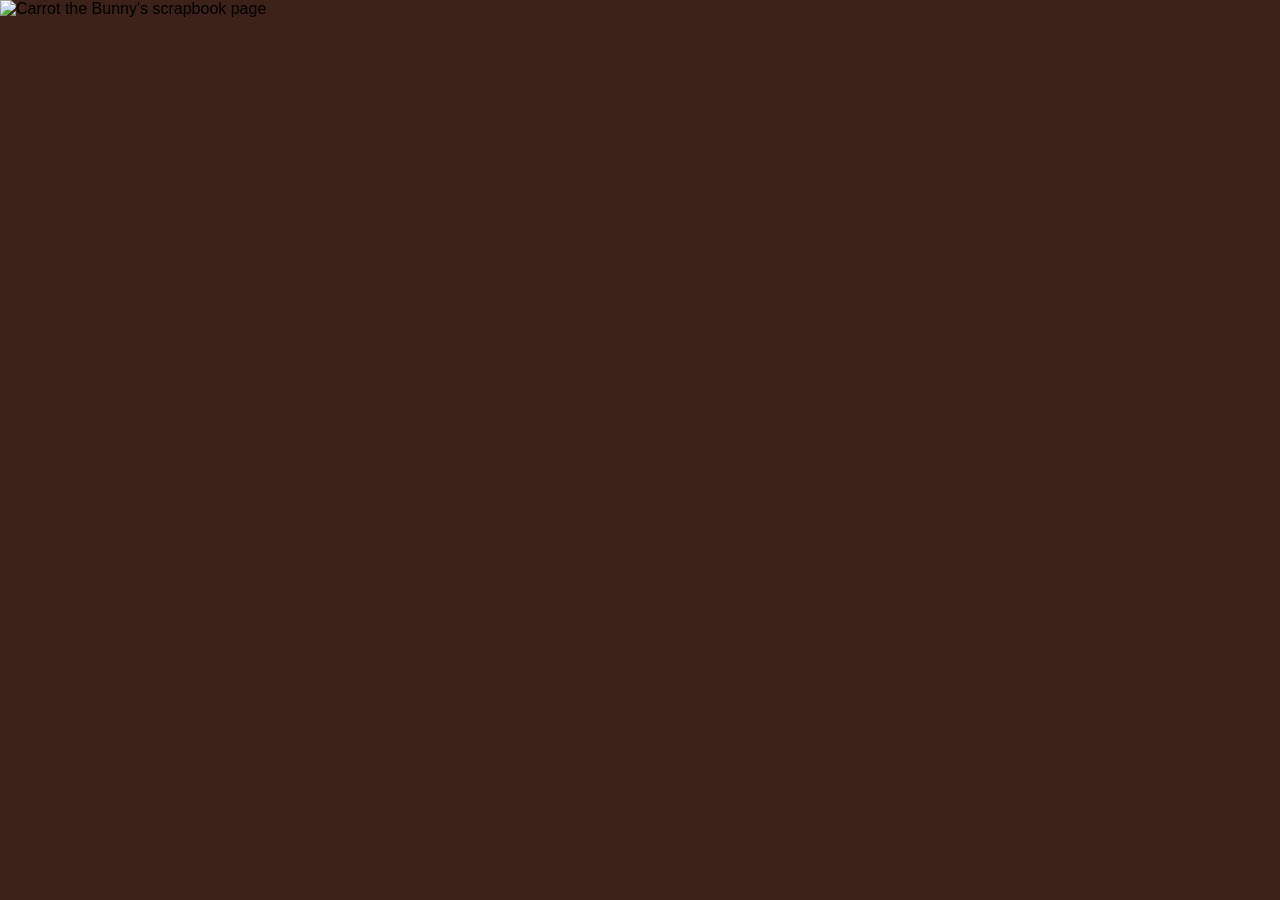
==== carrot.html @ 3b4ffb45 "Add initial HTML structure for Carrot the Bunny" ====
<!DOCTYPE html>
<html lang="en">
<head>
<meta charset="UTF-8">
<meta name="viewport" content="width=device-width, initial-scale=1">
<title>Carrot the Bunny | The Frankies</title>
<style>
* { box-sizing: border-box; }
body {
  margin: 0;
  background: #3c2218;
  font-family: Arial, sans-serif;
}
.scrapbook {
  width: 100%;
  max-width: 1800px;
  margin: auto;
  position: relative;
}
.art {
  display: block;
  width: 100%;
  height: auto;
}
.link {
  position: absolute;
  display: block;
  border-radius: 10px;
}
.link:hover {
  background: #ffffff25;
}
.link:focus-visible {
  outline: 4px solid turquoise;
}
.home {
  left: 1%;
  top: 21%;
  width: 15%;
  height: 8%;
}
.about {
  left: 1%;
  top: 31%;
  width: 15%;
  height: 8%;
}
.meet {
  left: 1%;
  top: 41%;
  width: 15%;
  height: 8%;
}
.bottom-home {
  left: 24%;
  top: 90%;
  width: 11%;
  height: 8%;
}
.previous {
  left: 40%;
  top: 90%;
  width: 11%;
  height: 8%;
}
@media (max-width: 700px) {
  body { overflow-x: auto; }
  .scrapbook { width: 1000px; }
}
</style>
</head>
<body>
<main class="scrapbook">
  <img
    class="art"
    src="carrot-design.png"
    alt="Carrot the Bunny's scrapbook page"
  >

  <a class="link home" href="index.html"
     aria-label="Home"></a>

  <a class="link about" href="index.html#about"
     aria-label="About"></a>

  <a class="link meet" href="frankies.html"
     aria-label="Meet the Frankies"></a>

  <a class="link bottom-home" href="index.html"
     aria-label="Home"></a>

  <a class="link previous" href="mumad.html"
     aria-label="Previous: Mumad"></a>
</main>
</body>
</html>
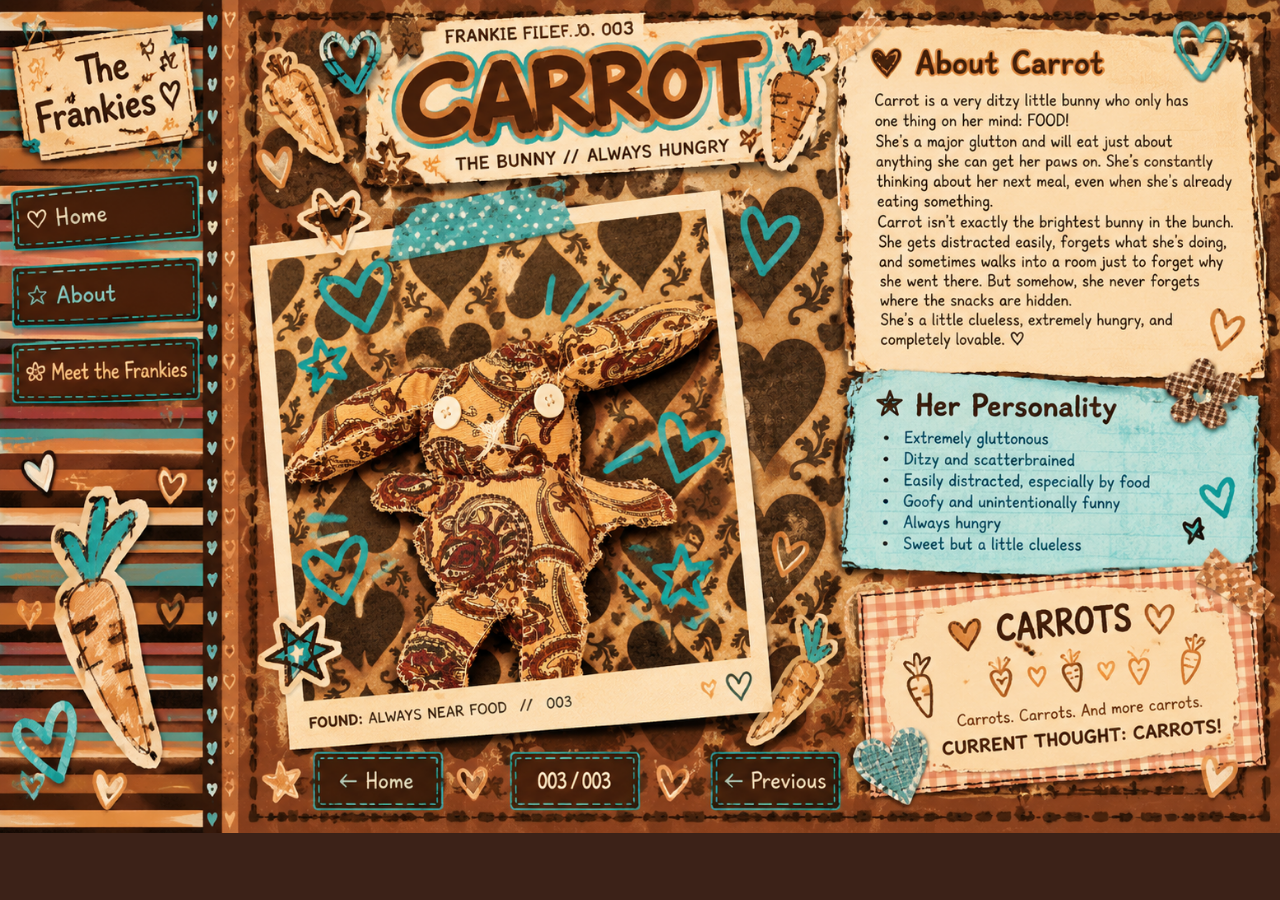
==== commit bbfa1c5d: "Update image source with versioning query parameter" ====
--- a/carrot.html
+++ b/carrot.html
@@ -73,7 +73,7 @@
 <main class="scrapbook">
   <img
     class="art"
-    src="carrot-design.png"
+src="./carrot-design.png?v=2"
     alt="Carrot the Bunny's scrapbook page"
   >
 
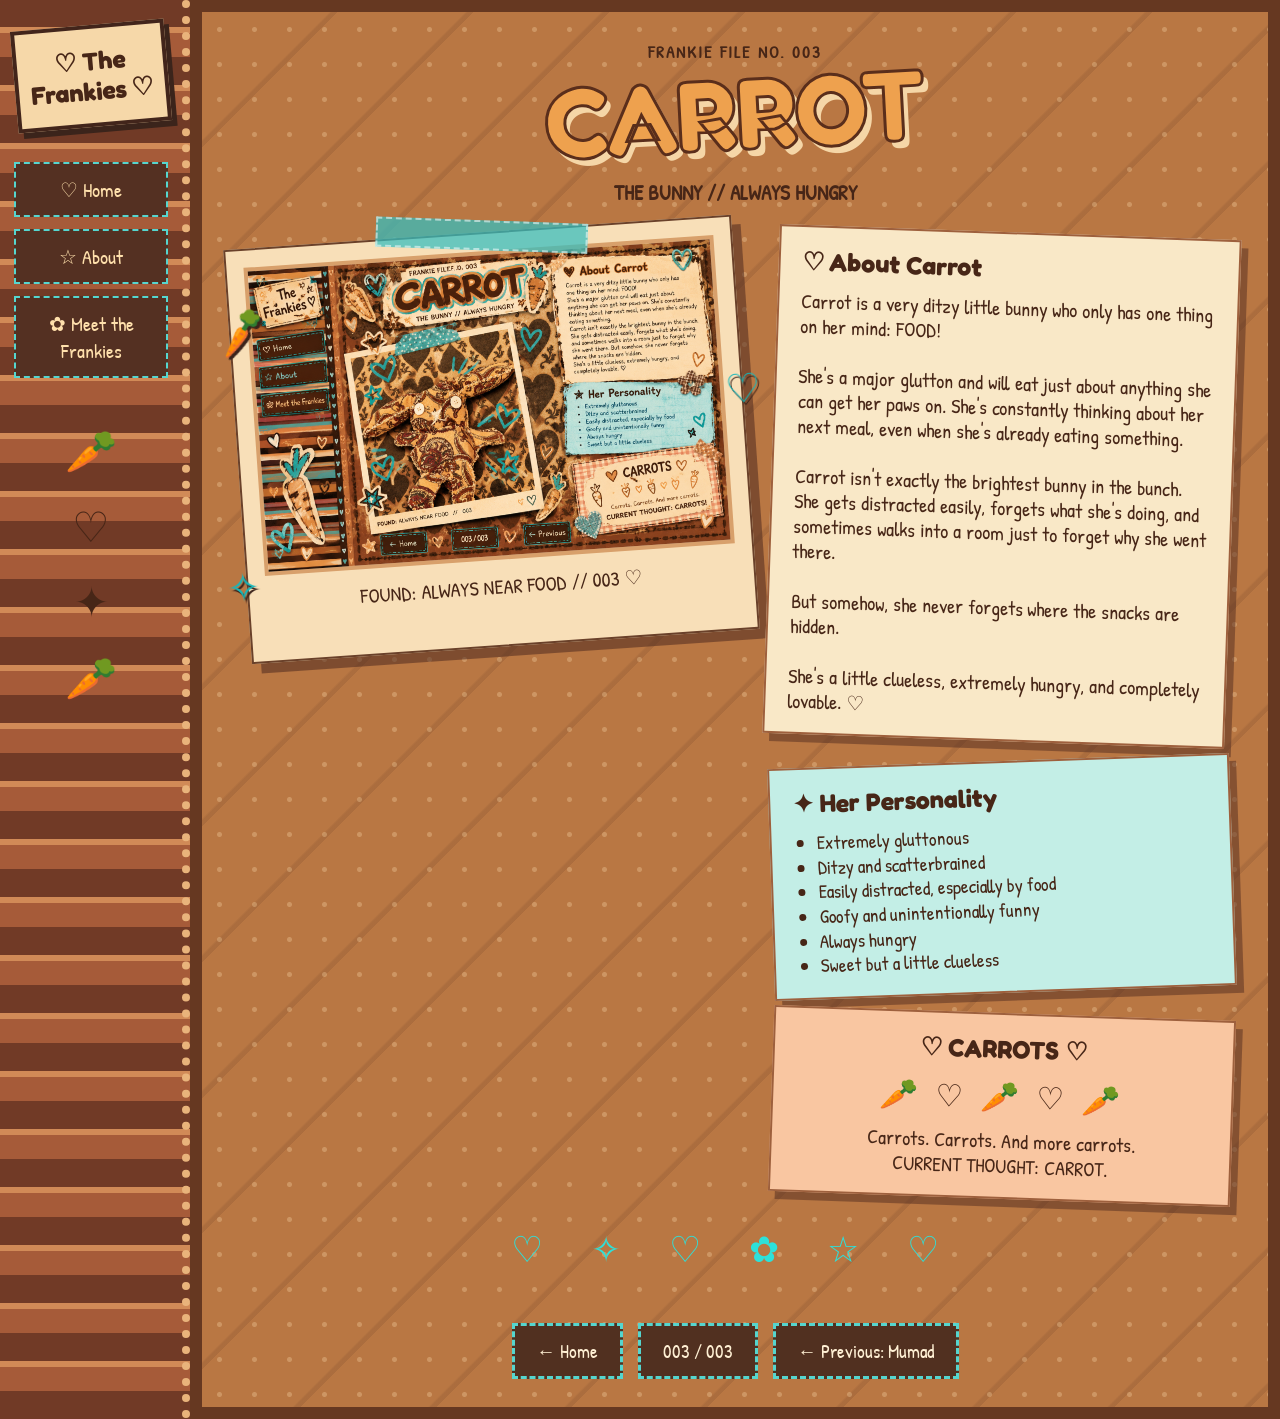
==== commit 6eeb40e0: "Refactor carrot.html layout and styles" ====
--- a/carrot.html
+++ b/carrot.html
@@ -5,92 +5,331 @@
 <meta name="viewport" content="width=device-width, initial-scale=1">
 <title>Carrot the Bunny | The Frankies</title>
 <style>
+@import url('https://fonts.googleapis.com/css2?family=Fredoka:wght@400;500;600;700&family=Patrick+Hand&display=swap');
+
 * { box-sizing: border-box; }
+
 body {
   margin: 0;
-  background: #3c2218;
-  font-family: Arial, sans-serif;
-}
-.scrapbook {
-  width: 100%;
-  max-width: 1800px;
+  color: #472617;
+  font-family: 'Patrick Hand', cursive;
+  background: #42251b;
+  background-image: repeating-linear-gradient(35deg, transparent 0 65px, #ffffff08 66px 69px);
+}
+
+.layout {
+  display: grid;
+  grid-template-columns: 190px 1fr;
+  max-width: 1450px;
   margin: auto;
+  min-height: 100vh;
+}
+
+.sidebar {
+  padding: 25px 14px;
+  background: repeating-linear-gradient(0deg, #713a26 0 28px, #a65b39 28px 52px, #d18a57 52px 58px);
+  border-right: 8px dotted #e9b37b;
+  text-align: center;
+}
+
+.logo {
+  background: #f6d8a9;
+  border: 4px solid #42251b;
+  padding: 17px 7px;
+  transform: rotate(-5deg);
+  font: 700 25px Fredoka, sans-serif;
+  margin-bottom: 35px;
+  box-shadow: 5px 6px #3b241b;
+}
+
+.sidebar a {
+  display: block;
+  background: #543022;
+  color: #ffe0ac;
+  border: 2px dashed #55d6cf;
+  padding: 12px 5px;
+  margin: 12px 0;
+  font-size: 20px;
+  text-decoration: none;
+}
+
+.sidebar a:hover, .nav a:hover {
+  background: #117e82;
+  color: white;
+}
+
+.side-doodle {
+  font-size: 42px;
+  margin-top: 35px;
+  line-height: 1.8;
+}
+
+main {
   position: relative;
-}
-.art {
+  padding: 28px 35px;
+  overflow: hidden;
+  background-color: #b97743;
+  background-image:
+    radial-gradient(#f6d4a455 2px, transparent 3px),
+    repeating-linear-gradient(135deg, transparent 0 90px, #512b1c22 92px 96px);
+  background-size: 35px 35px, auto;
+  border: 12px solid #663821;
+}
+
+.header {
+  text-align: center;
+  position: relative;
+  z-index: 1;
+}
+
+.file {
+  font-size: 17px;
+  letter-spacing: 2px;
+  font-weight: bold;
+}
+
+h1 {
+  font: 700 clamp(48px, 8vw, 100px) Fredoka, sans-serif;
+  color: #eea14e;
+  margin: 0;
+  line-height: 1;
+  transform: rotate(-3deg);
+  -webkit-text-stroke: 3px #5a2e1b;
+  text-shadow: 5px 7px #f5d6a7;
+}
+
+.subtitle {
+  font-size: 21px;
+  font-weight: bold;
+  margin: 15px 0 25px;
+}
+
+.content {
+  display: grid;
+  grid-template-columns: minmax(250px, 1.1fr) minmax(280px, 1fr);
+  gap: 25px;
+  align-items: start;
+}
+
+.photo-area {
+  position: relative;
+  padding: 17px 17px 45px;
+  background: #f8dfb8;
+  transform: rotate(-4deg);
+  border: 2px solid #6a412a;
+  box-shadow: 9px 10px #4c291e88;
+}
+
+.photo-area img {
   display: block;
   width: 100%;
-  height: auto;
-}
-.link {
+  border: 4px solid #d8a06b;
+}
+
+.photo-caption {
+  text-align: center;
+  margin-top: 13px;
+  font-size: 20px;
+}
+
+.tape {
   position: absolute;
-  display: block;
-  border-radius: 10px;
-}
-.link:hover {
-  background: #ffffff25;
-}
-.link:focus-visible {
-  outline: 4px solid turquoise;
-}
-.home {
-  left: 1%;
-  top: 21%;
-  width: 15%;
-  height: 8%;
-}
-.about {
-  left: 1%;
-  top: 31%;
-  width: 15%;
-  height: 8%;
-}
-.meet {
-  left: 1%;
-  top: 41%;
-  width: 15%;
-  height: 8%;
-}
-.bottom-home {
-  left: 24%;
-  top: 90%;
-  width: 11%;
-  height: 8%;
-}
-.previous {
-  left: 40%;
-  top: 90%;
-  width: 11%;
-  height: 8%;
-}
-@media (max-width: 700px) {
-  body { overflow-x: auto; }
-  .scrapbook { width: 1000px; }
+  top: -14px;
+  left: 30%;
+  width: 42%;
+  height: 30px;
+  background: #35bfc0b9;
+  transform: rotate(6deg);
+  z-index: 2;
+  border: 2px dashed #fff8;
+}
+
+.sticker {
+  position: absolute;
+  font-size: 40px;
+  filter: drop-shadow(2px 3px #3b231b);
+}
+
+.s1 { top: 13%; left: -15px; transform: rotate(-15deg); }
+.s2 { top: 35%; right: -20px; color: #12b8bd; }
+.s3 { bottom: 12%; left: -22px; color: #12b8bd; }
+
+.notes {
+  display: flex;
+  flex-direction: column;
+  gap: 20px;
+}
+
+.paper {
+  background: #f9e8c7;
+  padding: 19px 22px;
+  border: 2px solid #9e603d;
+  box-shadow: 7px 8px #522d2180;
+  transform: rotate(2deg);
+}
+
+.paper:nth-child(2) {
+  background: #c3eee6;
+  transform: rotate(-2deg);
+}
+
+.paper:nth-child(3) {
+  background: #f9c6a1;
+  transform: rotate(2deg);
+  text-align: center;
+}
+
+h2 {
+  font: 700 25px Fredoka, sans-serif;
+  margin: 0 0 12px;
+}
+
+p {
+  font-size: 20px;
+  line-height: 1.25;
+  margin: 0;
+}
+
+ul {
+  margin: 0;
+  padding-left: 23px;
+  font-size: 19px;
+  line-height: 1.3;
+}
+
+.carrots {
+  font-size: 31px;
+  letter-spacing: 5px;
+  margin: 10px 0;
+}
+
+.nav {
+  display: flex;
+  justify-content: center;
+  align-items: center;
+  gap: 15px;
+  flex-wrap: wrap;
+  margin-top: 50px;
+}
+
+.nav a, .count {
+  display: inline-block;
+  padding: 12px 22px;
+  border: 3px dashed #55d5ce;
+  background: #513020;
+  color: #fff0d4;
+  text-decoration: none;
+  font-size: 19px;
+}
+
+.doodles {
+  text-align: center;
+  font-size: 36px;
+  color: #2de1da;
+  margin: 25px 0 0;
+  letter-spacing: 20px;
+}
+
+@media (max-width: 800px) {
+  .layout { grid-template-columns: 1fr; }
+  .sidebar { border-right: 0; border-bottom: 7px dotted #e9b37b; }
+  .sidebar a { display: inline-block; margin: 5px; padding: 8px 12px; }
+  .side-doodle { display: none; }
+  main { padding: 20px; }
+  .content { grid-template-columns: 1fr; }
+  .photo-area { max-width: 470px; margin: 10px auto 25px; }
 }
 </style>
 </head>
+
 <body>
-<main class="scrapbook">
-  <img
-    class="art"
-src="./carrot-design.png?v=2"
-    alt="Carrot the Bunny's scrapbook page"
-  >
-
-  <a class="link home" href="index.html"
-     aria-label="Home"></a>
-
-  <a class="link about" href="index.html#about"
-     aria-label="About"></a>
-
-  <a class="link meet" href="frankies.html"
-     aria-label="Meet the Frankies"></a>
-
-  <a class="link bottom-home" href="index.html"
-     aria-label="Home"></a>
-
-  <a class="link previous" href="mumad.html"
-     aria-label="Previous: Mumad"></a>
-</main>
+<div class="layout">
+
+  <aside class="sidebar">
+    <div class="logo">♡ The<br>Frankies ♡</div>
+    <a href="index.html">♡ Home</a>
+    <a href="index.html#about">☆ About</a>
+    <a href="frankies.html">✿ Meet the Frankies</a>
+    <div class="side-doodle">🥕<br>♡<br>✦<br>🥕</div>
+  </aside>
+
+  <main>
+    <header class="header">
+      <div class="file">FRANKIE FILE NO. 003</div>
+      <h1>CARROT</h1>
+      <div class="subtitle">THE BUNNY // ALWAYS HUNGRY</div>
+    </header>
+
+    <div class="content">
+
+      <div class="photo-area">
+        <div class="tape"></div>
+        <span class="sticker s1">🥕</span>
+        <span class="sticker s2">♡</span>
+        <span class="sticker s3">✧</span>
+
+        <img src="carrot-design.png" alt="Carrot the Bunny">
+
+        <div class="photo-caption">
+          FOUND: ALWAYS NEAR FOOD // 003 ♡
+        </div>
+      </div>
+
+      <div class="notes">
+        <section class="paper">
+          <h2>♡ About Carrot</h2>
+          <p>
+            Carrot is a very ditzy little bunny who only has
+            one thing on her mind: FOOD!
+            <br><br>
+            She's a major glutton and will eat just about
+            anything she can get her paws on. She's
+            constantly thinking about her next meal,
+            even when she's already eating something.
+            <br><br>
+            Carrot isn't exactly the brightest bunny in
+            the bunch. She gets distracted easily,
+            forgets what she's doing, and sometimes
+            walks into a room just to forget why she
+            went there.
+            <br><br>
+            But somehow, she never forgets where
+            the snacks are hidden.
+            <br><br>
+            She's a little clueless, extremely hungry,
+            and completely lovable. ♡
+          </p>
+        </section>
+
+        <section class="paper">
+          <h2>✦ Her Personality</h2>
+          <ul>
+            <li>Extremely gluttonous</li>
+            <li>Ditzy and scatterbrained</li>
+            <li>Easily distracted, especially by food</li>
+            <li>Goofy and unintentionally funny</li>
+            <li>Always hungry</li>
+            <li>Sweet but a little clueless</li>
+          </ul>
+        </section>
+
+        <section class="paper">
+          <h2>♡ CARROTS ♡</h2>
+          <div class="carrots">🥕 ♡ 🥕 ♡ 🥕</div>
+          <p>Carrots. Carrots. And more carrots.</p>
+          <p>CURRENT THOUGHT: CARROT.</p>
+        </section>
+      </div>
+    </div>
+
+    <div class="doodles">♡ ✧ ♡ ✿ ☆ ♡</div>
+
+    <footer class="nav">
+      <a href="index.html">← Home</a>
+      <span class="count">003 / 003</span>
+      <a href="mumad.html">← Previous: Mumad</a>
+    </footer>
+  </main>
+</div>
 </body>
 </html>
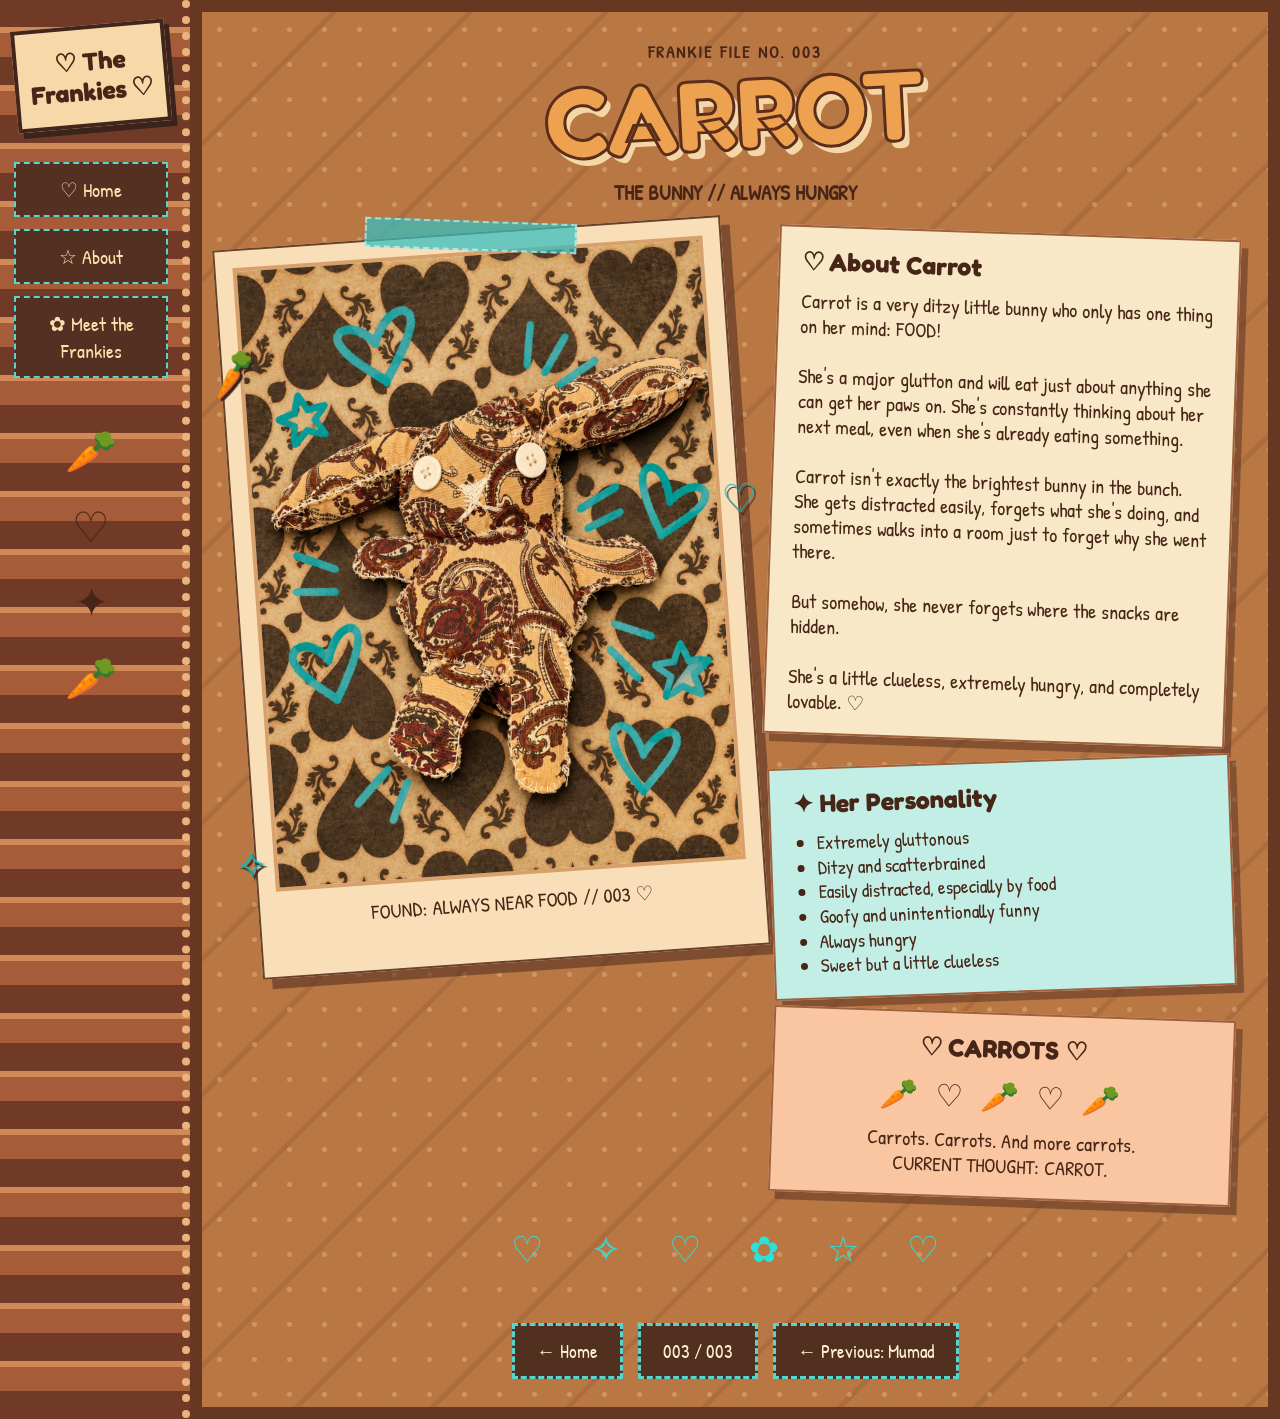
==== commit 1c2083fe: "Replace carrot image with updated version" ====
--- a/carrot.html
+++ b/carrot.html
@@ -268,7 +268,7 @@
         <span class="sticker s2">♡</span>
         <span class="sticker s3">✧</span>
 
-        <img src="carrot-design.png" alt="Carrot the Bunny">
+<img src="carrot.png" alt="Carrot the Bunny">
 
         <div class="photo-caption">
           FOUND: ALWAYS NEAR FOOD // 003 ♡
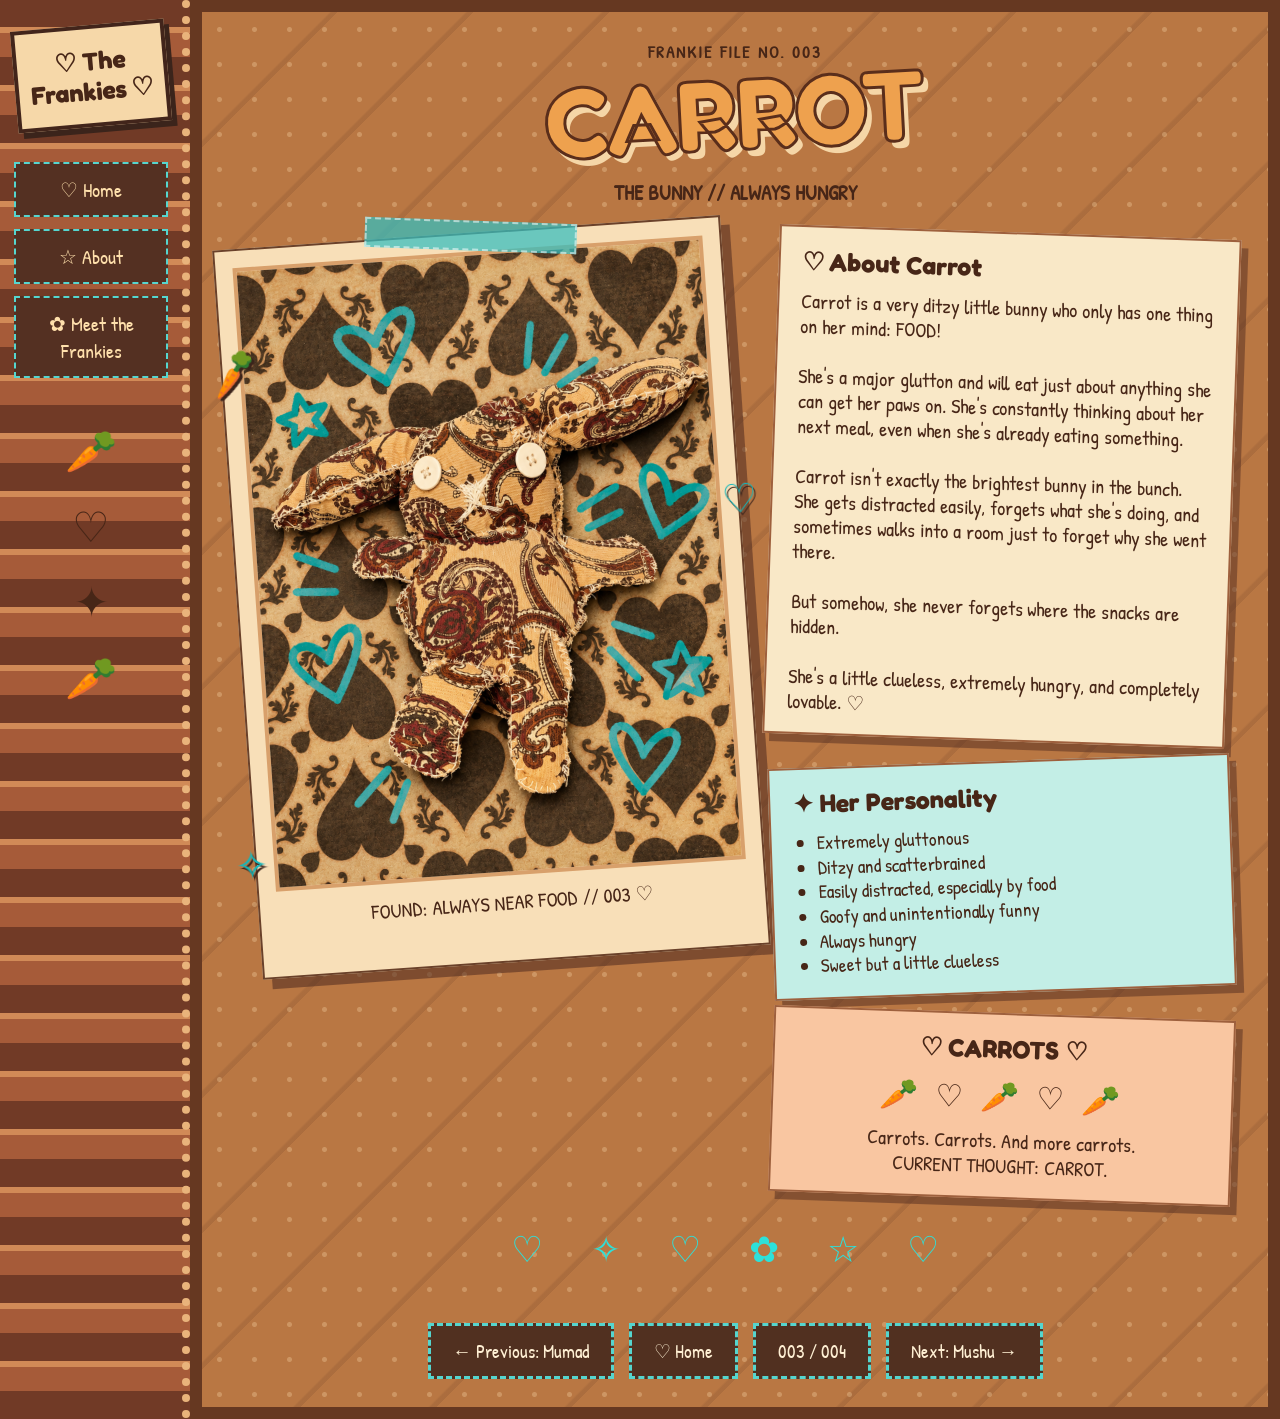
==== commit 20192f98: "Revise footer with new navigation and count Updated footer navigation links and count display." ====
--- a/carrot.html
+++ b/carrot.html
@@ -323,12 +323,13 @@
     </div>
 
     <div class="doodles">♡ ✧ ♡ ✿ ☆ ♡</div>
-
-    <footer class="nav">
-      <a href="index.html">← Home</a>
-      <span class="count">003 / 003</span>
-      <a href="mumad.html">← Previous: Mumad</a>
-    </footer>
+<footer class="nav">
+  <a href="mumad.html">← Previous: Mumad</a>
+  <a href="index.html">♡ Home</a>
+  <span class="count">003 / 004</span>
+  <a href="mushu.html">Next: Mushu →</a>
+</footer>
+    
   </main>
 </div>
 </body>
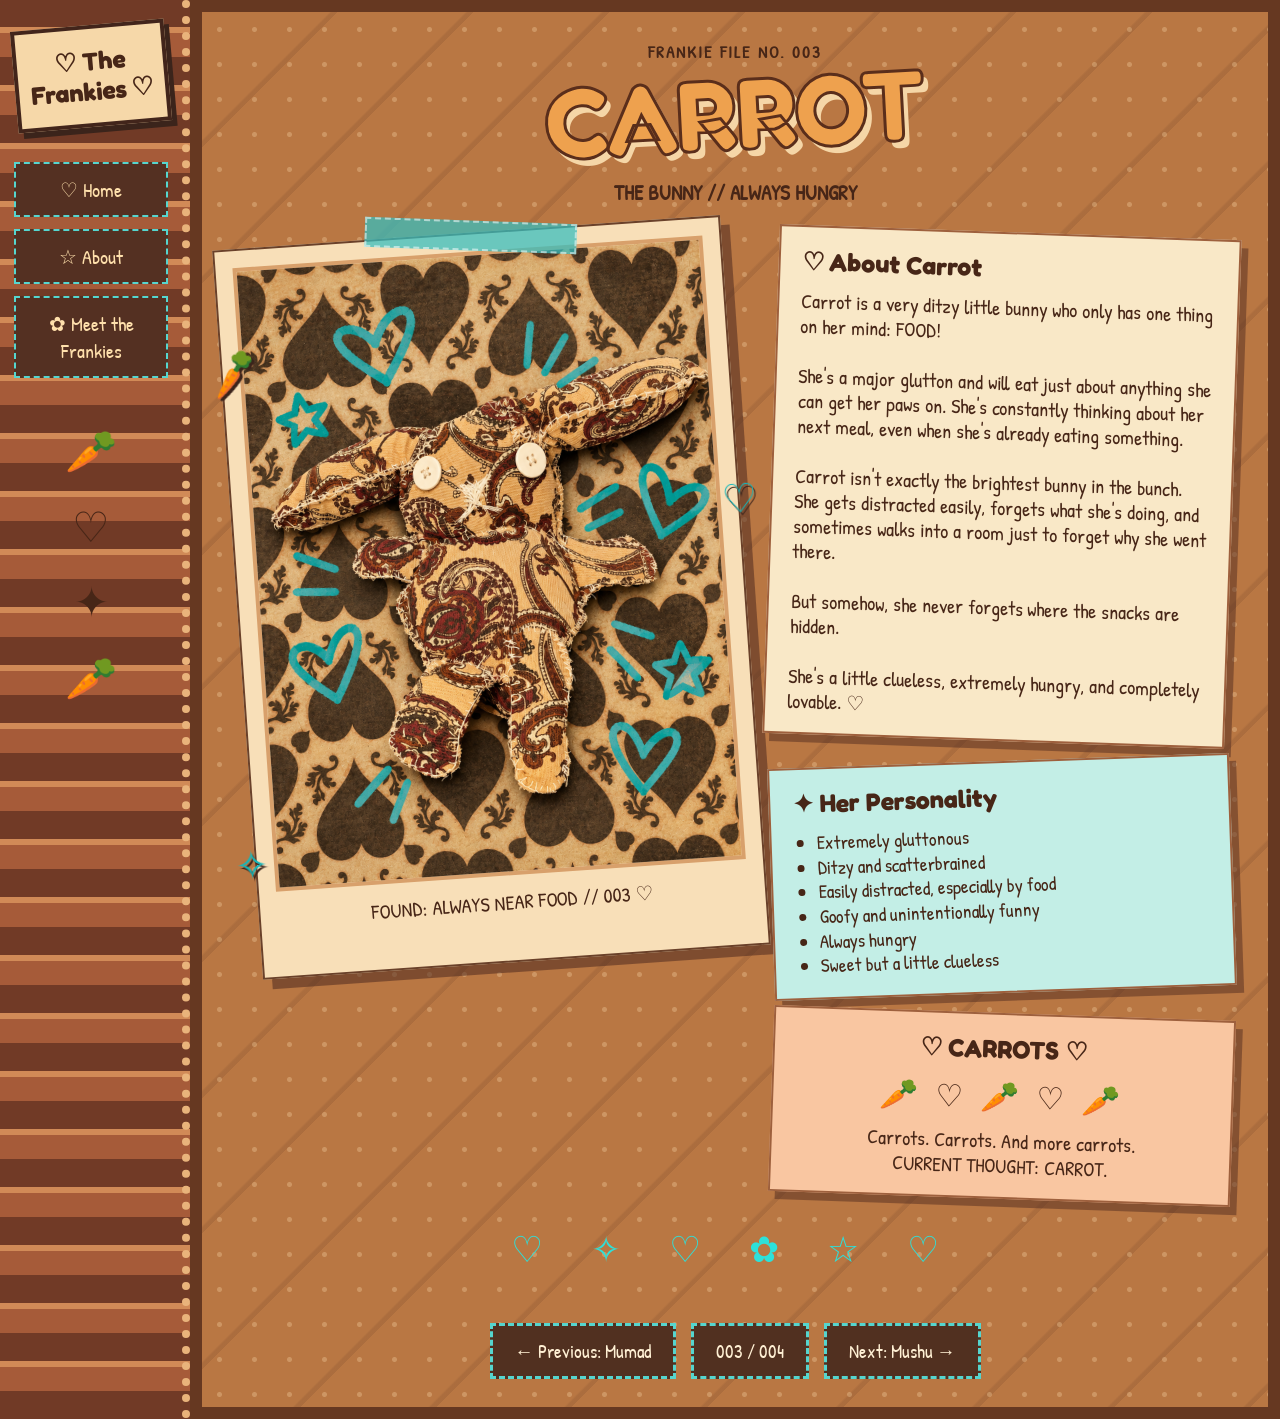
==== commit 9da0a44b: "Remove Home link from footer in carrot.html" ====
--- a/carrot.html
+++ b/carrot.html
@@ -325,7 +325,6 @@
     <div class="doodles">♡ ✧ ♡ ✿ ☆ ♡</div>
 <footer class="nav">
   <a href="mumad.html">← Previous: Mumad</a>
-  <a href="index.html">♡ Home</a>
   <span class="count">003 / 004</span>
   <a href="mushu.html">Next: Mushu →</a>
 </footer>
